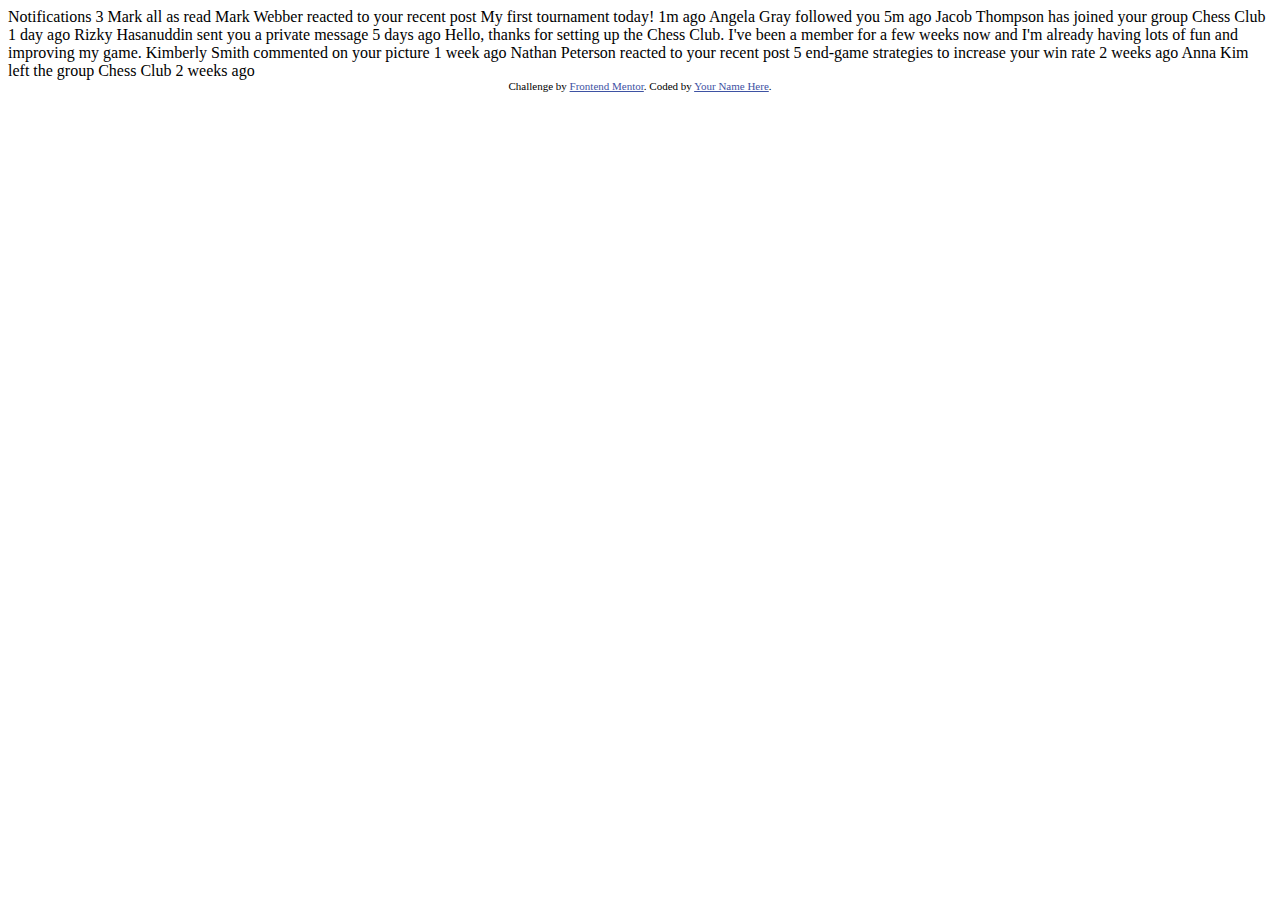
==== index.html @ dbf785fe "Initial commit" ====
<!DOCTYPE html>
<html lang="en">
<head>
  <meta charset="UTF-8">
  <meta name="viewport" content="width=device-width, initial-scale=1.0"> <!-- displays site properly based on user's device -->

  <link rel="icon" type="image/png" sizes="32x32" href="./assets/images/favicon-32x32.png">
  
  <title>Frontend Mentor | Notifications page</title>

  <!-- Feel free to remove these styles or customise in your own stylesheet 👍 -->
  <style>
    .attribution { font-size: 11px; text-align: center; }
    .attribution a { color: hsl(228, 45%, 44%); }
  </style>
</head>
<body>

  Notifications 3

  Mark all as read

  Mark Webber reacted to your recent post My first tournament today!
  1m ago

  Angela Gray followed you
  5m ago

  Jacob Thompson has joined your group Chess Club
  1 day ago

  Rizky Hasanuddin sent you a private message
  5 days ago
  Hello, thanks for setting up the Chess Club. I've been a member for a few weeks now and 
  I'm already having lots of fun and improving my game.

  Kimberly Smith commented on your picture
  1 week ago

  Nathan Peterson reacted to your recent post 5 end-game strategies to increase your win rate
  2 weeks ago

  Anna Kim left the group Chess Club
  2 weeks ago
  
  <div class="attribution">
    Challenge by <a href="https://www.frontendmentor.io?ref=challenge" target="_blank">Frontend Mentor</a>. 
    Coded by <a href="#">Your Name Here</a>.
  </div>
</body>
</html>
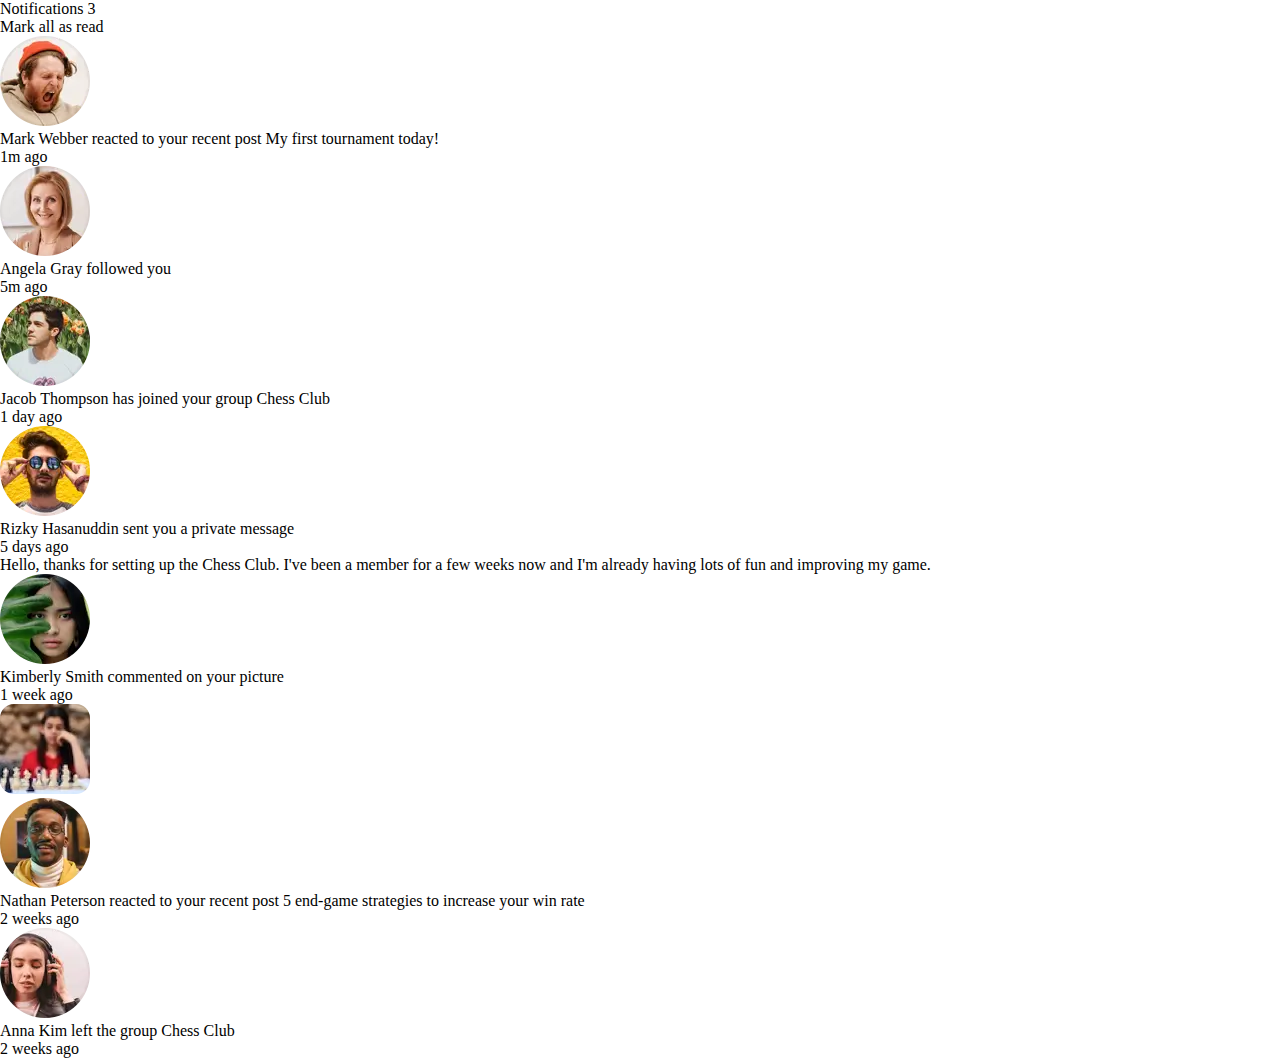
==== commit ad634b5c: "Update index.html" ====
--- a/index.html
+++ b/index.html
@@ -2,50 +2,77 @@
 <html lang="en">
 <head>
   <meta charset="UTF-8">
-  <meta name="viewport" content="width=device-width, initial-scale=1.0"> <!-- displays site properly based on user's device -->
+  <meta name="viewport" content="width=device-width, initial-scale=1.0"> 
+  <link rel="icon" type="image/png" sizes="32x32" href="https://cdn5.vectorstock.com/i/1000x1000/81/54/new-notification-icon-vector-19838154.jpg">
+  <title>| Notifications page</title>
+  <link rel="stylesheet" href="style.css">
+</head>
 
-  <link rel="icon" type="image/png" sizes="32x32" href="./assets/images/favicon-32x32.png">
-  
-  <title>Frontend Mentor | Notifications page</title>
-
-  <!-- Feel free to remove these styles or customise in your own stylesheet 👍 -->
-  <style>
-    .attribution { font-size: 11px; text-align: center; }
-    .attribution a { color: hsl(228, 45%, 44%); }
-  </style>
-</head>
 <body>
-
-  Notifications 3
-
-  Mark all as read
-
-  Mark Webber reacted to your recent post My first tournament today!
-  1m ago
-
-  Angela Gray followed you
-  5m ago
-
-  Jacob Thompson has joined your group Chess Club
-  1 day ago
-
-  Rizky Hasanuddin sent you a private message
-  5 days ago
-  Hello, thanks for setting up the Chess Club. I've been a member for a few weeks now and 
-  I'm already having lots of fun and improving my game.
-
-  Kimberly Smith commented on your picture
-  1 week ago
-
-  Nathan Peterson reacted to your recent post 5 end-game strategies to increase your win rate
-  2 weeks ago
-
-  Anna Kim left the group Chess Club
-  2 weeks ago
-  
-  <div class="attribution">
-    Challenge by <a href="https://www.frontendmentor.io?ref=challenge" target="_blank">Frontend Mentor</a>. 
-    Coded by <a href="#">Your Name Here</a>.
+<main class="main">
+<div class="notifications-container">
+  <div class="title">
+    <p class="bold-1">Notifications <span class="notification-count">3</span></p>
+    <p class="small-txt mark-read">Mark all as read</p>
   </div>
+<div class="notification unread">
+  <img src="assets/images/avatar-mark-webber.webp" alt="avatar">
+  <div class="user-name">
+   <p><span class="bold">Mark Webber</span> reacted to your recent post <span class="bold-2">My first tournament today!</span><span class="dot-one dot"></span></p>
+   <p class="small-txt">1m ago</p>
+  </div>
+  </div>
+<div class="notification unread">
+<img src="assets/images/avatar-angela-gray.webp" alt="avatar angela">
+<div class="user-name">
+<p><span class="bold">Angela Gray</span> followed you<span class="dot-two dot"></span></p>
+<p class="small-txt">5m ago</p>
+</div>
+</div>
+<div class="notification unread">
+<img src="assets/images/avatar-jacob-thompson.webp" alt="avatar jacob">
+<div class="username">
+<p><span class="bold">Jacob Thompson</span> has joined your group <span class="blue-txt">Chess Club<span class="dot-three dot"></span</p>
+<p class="small-txt">1 day ago</p>
+</div>
+</div>
+<div class="read pvt-msg">
+<img src="assets/images/avatar-rizky-hasanuddin.webp" alt="avatar">
+<div class="username">
+<p><span class="bold">Rizky Hasanuddin</span> sent you a private message</p>
+<p class="small-txt">5 days ago</p>
+</div>
+</div>
+<div class="comment">
+<p>Hello, thanks for setting up the Chess Club. I've been a member for a few weeks now and 
+  I'm already having lots of fun and improving my game.</p>
+</div>
+<div class="read">
+<img src="assets/images/avatar-kimberly-smith.webp" alt="avatar kim">
+<div class="username">
+<p><span class="bold">Kimberly Smith</span> commented on your picture</p>
+<p class="small-txt">1 week ago</p>
+</div>
+<div class="chess-img">
+<img src="assets/images/image-chess.webp" alt="chess image">
+</div>
+</div>
+<div class="read">
+<img src="assets/images/avatar-nathan-peterson.webp" alt="avatar">
+<div class="user-name">
+<p> <span class="bold">Nathan Peterson</span> reacted to your recent post <span class="bold-2">5 end-game strategies to increase your win rate</span></p>
+<p class="small-txt">2 weeks ago</p>
+</div>
+</div>
+<div class="read">
+<img src="assets/images/avatar-anna-kim.webp" alt="avatar">
+<div class="user-name">
+<p><span class="bold">Anna Kim</span> left the group <span class="blue-txt">Chess Club</span></p>
+<p class="small-txt">2 weeks ago</p>
+</div>
+</div>
+</div>
+</main>
+  <script src="script.js"></script>
 </body>
-</html>
+</html>--- a/style.css
+++ b/style.css
@@ -0,0 +1,5 @@
+*{
+    margin: 0;
+    padding: 0;
+    box-sizing: border-box;
+}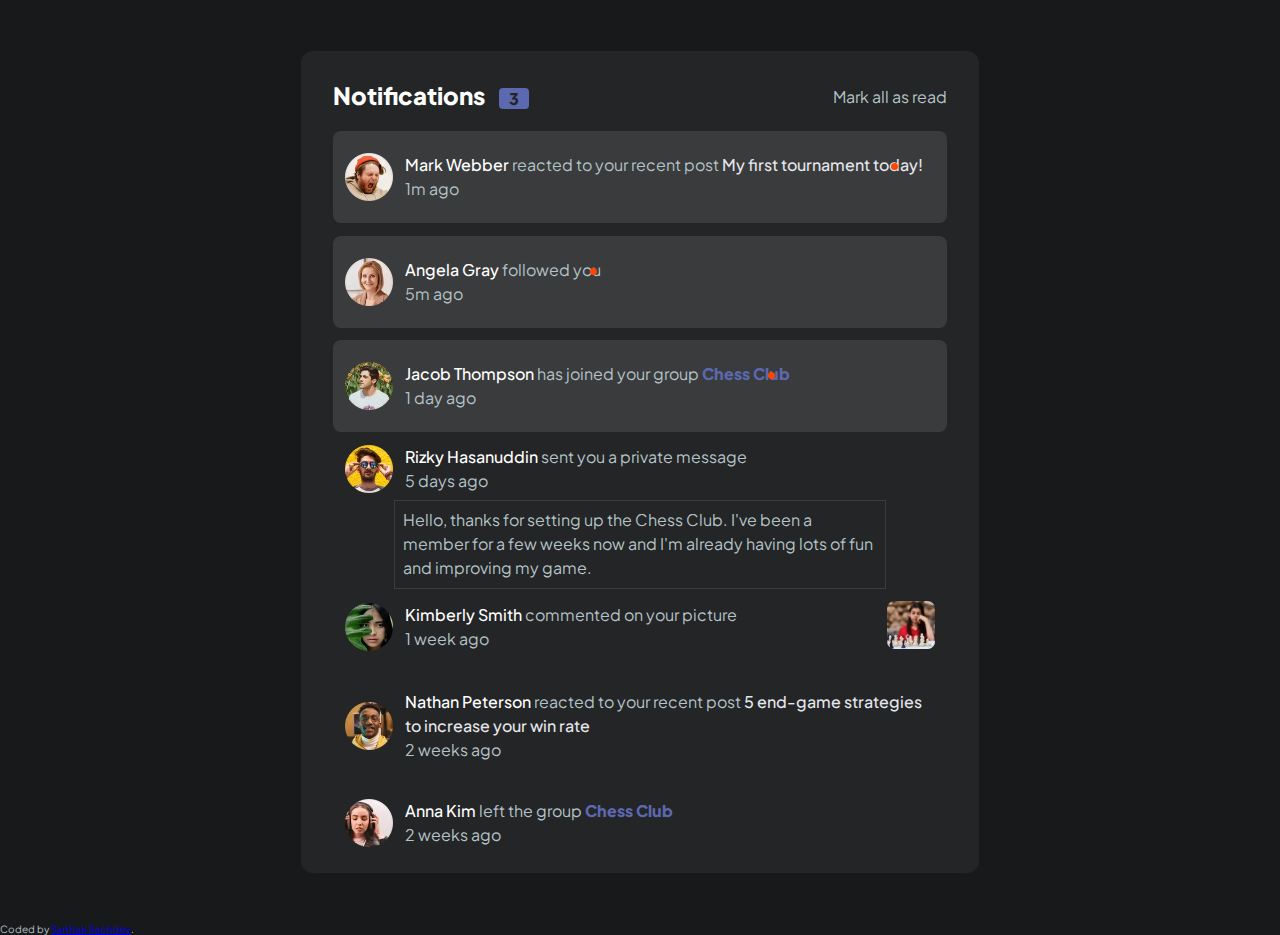
==== commit b66d4a33: "Update index.html" ====
--- a/index.html
+++ b/index.html
@@ -4,7 +4,7 @@
   <meta charset="UTF-8">
   <meta name="viewport" content="width=device-width, initial-scale=1.0"> 
   <link rel="icon" type="image/png" sizes="32x32" href="https://cdn5.vectorstock.com/i/1000x1000/81/54/new-notification-icon-vector-19838154.jpg">
-  <title>| Notifications page</title>
+  <title>Notifications component</title>
   <link rel="stylesheet" href="style.css">
 </head>
 
@@ -73,6 +73,9 @@
 </div>
 </div>
 </main>
-  <script src="script.js"></script>
+<footer class="attribution">
+    Coded by <a href="https://github.com/SartHak-0-Sach" target="_blank">Sarthak Sachdev</a>.
+</footer>
+<script src="script.js"></script>
 </body>
-</html>+</html>
--- a/style.css
+++ b/style.css
@@ -1,5 +1,241 @@
-*{
-    margin: 0;
-    padding: 0;
-    box-sizing: border-box;
+@import url('https://fonts.googleapis.com/css2?family=Plus+Jakarta+Sans:ital,wght@0,200..800;1,200..800&display=swap');
+
+
+:root {
+--body-bg: #18191A;
+--notifications-card-bg: #242526;
+--notification-bg: #3A3B3C;
+--txt-color: #B4C3C8;
+--txt-color2: #E4E6EB;
+--notification-red:   #FF4500;
+--hover-states: #5C68B0;
+--bold-txt: #fff;
+--comment-hover: #4C5C67;
+font-size: 62.5%;
+}
+
+*, ::before, ::after {
+box-sizing: border-box;
+padding: 0;
+margin: 0;
+}
+
+body {
+width: 100vw;
+min-height: 100vh;
+background-color: var(--body-bg);
+font-family: "Plus Jakarta Sans";
+color: var(--txt-color);
+}
+
+body p {
+font-size: 1.6rem;
+}
+
+.main {
+display: flex;
+flex-direction: column;
+justify-content: center;
+align-items: center;
+}
+
+.notifications-container {
+width: 53%;
+background-color: var(--notifications-card-bg);
+padding: 2% 2.5% 0 2.5%;
+border-radius: 1.2rem;
+line-height: 1.5;
+margin-top: 4%;
+margin-bottom: 4%;
+box-shadow:  0 2px 0 var(--notifications-card-bg);
+transition: background-color 0.3s ease, box-shadow 0.3s ease
+}
+
+.title {
+display: flex;
+justify-content: space-between;
+margin-bottom: 3%;
+}
+
+.small-txt {
+font-size: 1.6rem;
+cursor: pointer;
+}
+.mark-read {
+margin-top: .8rem;
+}
+.mark-read:hover {
+color: var(--hover-states);
+}
+.bold {
+font-weight: 500;
+color: var(--bold-txt);
+cursor: pointer;
+}
+
+.bold:hover {
+color: var(--hover-states);
+}
+
+.bold-1 {
+font-weight: 800;
+color: var(--bold-txt);
+font-size: 2.4rem;
+}
+
+.bold-2 {
+color: var(--txt-color2);
+font-weight: 500;
+cursor: pointer;
+}
+
+.bold-2:hover {
+color: var(--hover-states);
+}
+
+.blue-txt {
+color: var(--hover-states);
+font-weight: 800;
+cursor: pointer;
+}
+
+.notification-count {
+margin-left: 1rem;
+background-color: var(--hover-states);
+padding: 0 1rem;
+border-radius: .4rem;
+font-size: 1.6rem;
+color: var(--notifications-card-bg);
+}
+
+.notification, .unread{
+background-color: var(--notification-bg);
+border-radius: .8rem;
+display: flex;
+align-items: center;
+padding: 3.6% 2%;
+margin-bottom: 2%;
+position: relative;
+}
+
+.read {
+display: flex;
+align-items: center;
+padding: 2%;
+margin-bottom: 2%;
+}
+
+img {
+width: 48px;
+margin-right: 2%;
+}
+
+.notification p, .comment p {
+margin: 0;
+}
+
+.comment {
+border: var(--notification-bg) .1rem solid;
+margin: auto;
+width: 80%;
+padding: 1.2%;
+margin-top: -2.8%;
+/* margin-top: -3.8%; */
+margin-left: 10%;
+}
+.pvt-msg {
+margin-top: -2%;
+}
+.comment:hover {
+background-color: var(--notification-bg);
+cursor: pointer;
+}
+
+.chess-img {
+margin-left: auto;
+cursor: pointer;
+}
+
+ .dot-one {
+background-color: var(--notification-red);
+width: .7rem;
+height: .7rem;
+border-radius: 50%;
+position: absolute;
+top: 35%;
+right: 8%;
+margin-left: 2%;
+} 
+
+.dot-two {
+background-color: var(--notification-red);
+width: .7rem;
+height: .7rem;
+border-radius: 50%;
+position: absolute;
+top: 35%;
+right: 57%;
+margin-left: 2%;
+}
+
+.dot-three {
+background-color: var(--notification-red);
+width: .7rem;
+height: .7rem;
+border-radius: 50%;
+position: absolute;
+top: 35%;
+right: 28%;
+margin-left: 2%;
+}
+
+.hidden {
+display: none;
+}
+
+/* for mobile */
+@media only screen and (max-width: 390px) {
+.notifications-container {
+width: 90%;
+padding: 2% 2%;
+}
+
+.dot-one {
+background-color: var(--notification-red);
+width: .7rem;
+height: .7rem;
+border-radius: 50%;
+position: absolute;
+top: 58%;
+right: 63%;
+margin-left: 2%;
+} 
+
+.dot-two {
+background-color: var(--notification-red);
+width: .7rem;
+height: .7rem;
+border-radius: 50%;
+position: absolute;
+top: 33%;
+right: 20%;
+margin-left: 2%;
+}
+
+.dot-three {
+background-color: var(--notification-red);
+width: .7rem;
+height: .7rem;
+border-radius: 50%;
+position: absolute;
+top: 48%;
+right: 37%;
+margin-left: 2%;
+}
+}
+/* media query for tablets */
+@media only screen and (min-width: 768px) and (max-width: 1024px) {
+    .notifications-container {
+    width: 90%;
+    }
 }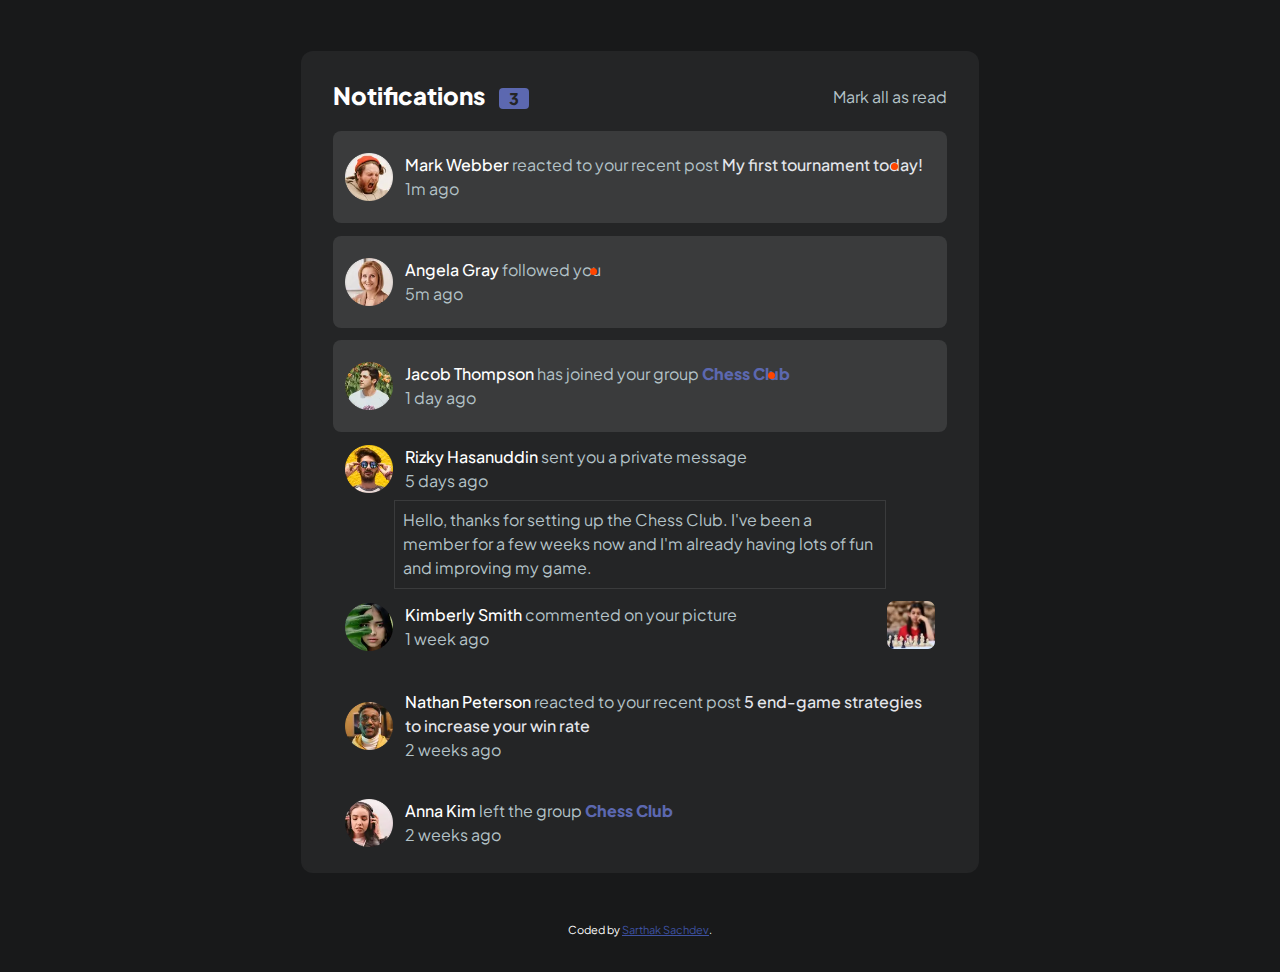
==== commit 4bac30b3: "Update index.html" ====
--- a/index.html
+++ b/index.html
@@ -76,6 +76,9 @@
 <footer class="attribution">
     Coded by <a href="https://github.com/SartHak-0-Sach" target="_blank">Sarthak Sachdev</a>.
 </footer>
+<br />
+<br />
+<br />
 <script src="script.js"></script>
 </body>
 </html>
--- a/style.css
+++ b/style.css
@@ -1,5 +1,4 @@
 @import url('https://fonts.googleapis.com/css2?family=Plus+Jakarta+Sans:ital,wght@0,200..800;1,200..800&display=swap');
-
 
 :root {
 --body-bg: #18191A;
@@ -7,7 +6,7 @@
 --notification-bg: #3A3B3C;
 --txt-color: #B4C3C8;
 --txt-color2: #E4E6EB;
---notification-red:   #FF4500;
+--notification-red: #FF4500;
 --hover-states: #5C68B0;
 --bold-txt: #fff;
 --comment-hover: #4C5C67;
@@ -21,7 +20,6 @@
 }
 
 body {
-width: 100vw;
 min-height: 100vh;
 background-color: var(--body-bg);
 font-family: "Plus Jakarta Sans";
@@ -193,6 +191,17 @@
 display: none;
 }
 
+/* Footer */
+.attribution {
+    font-size: 11px;
+    text-align: center;
+    color: white;
+}
+
+.attribution a {
+    color: hsl(228, 45%, 44%);
+}
+
 /* for mobile */
 @media only screen and (max-width: 390px) {
 .notifications-container {
@@ -238,4 +247,4 @@
     .notifications-container {
     width: 90%;
     }
-}+}
